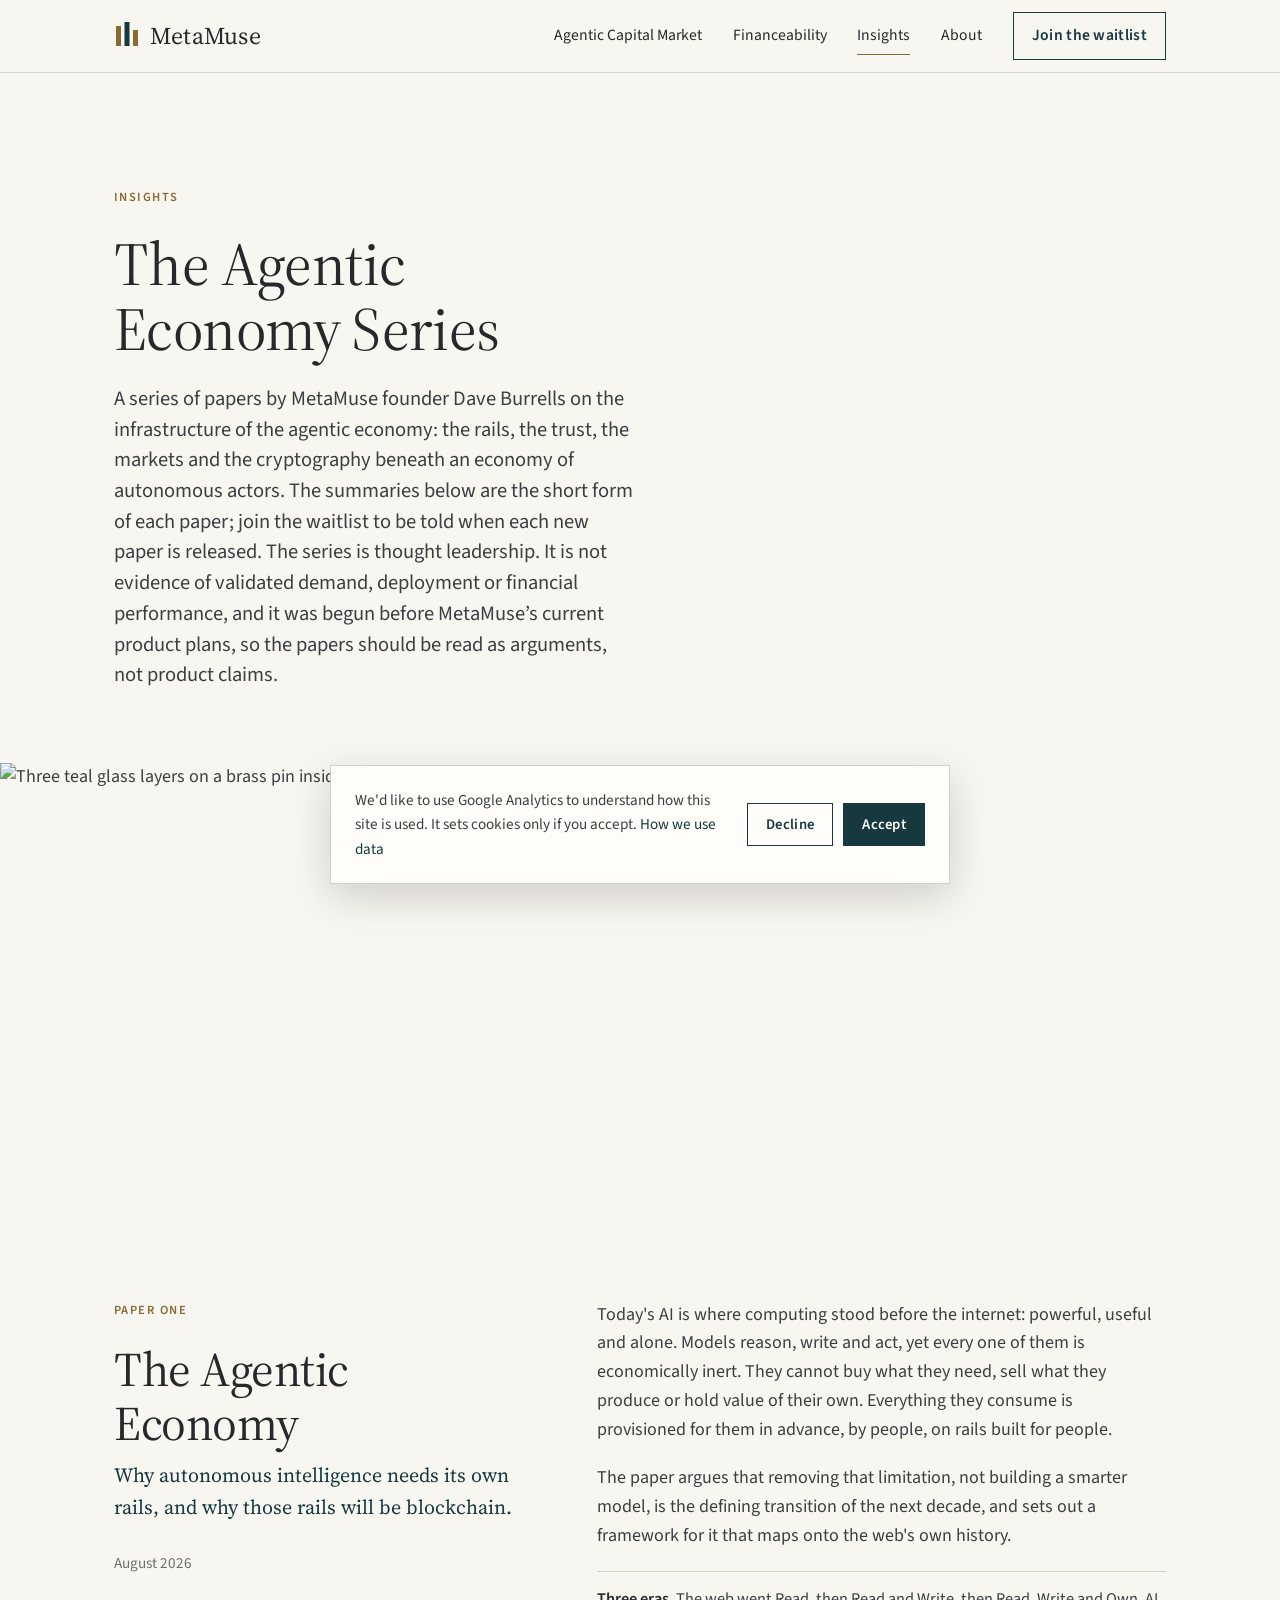
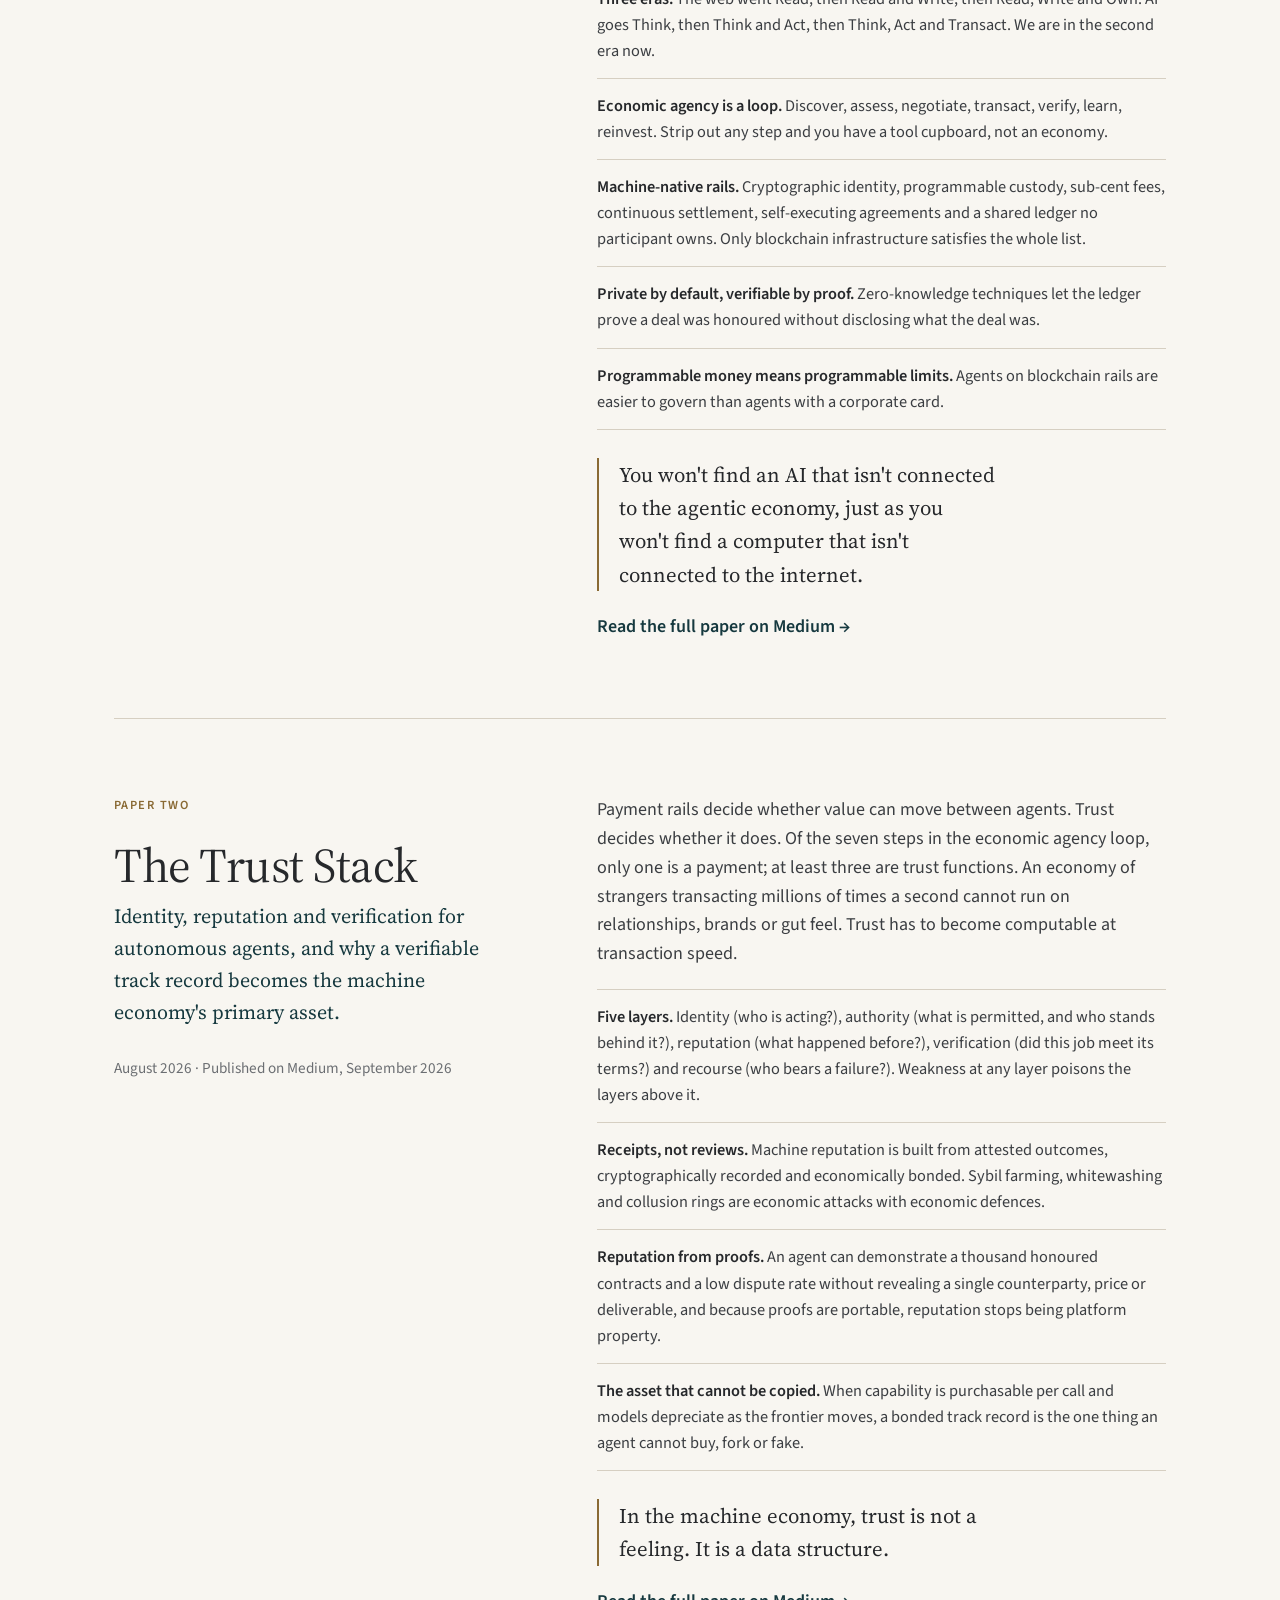
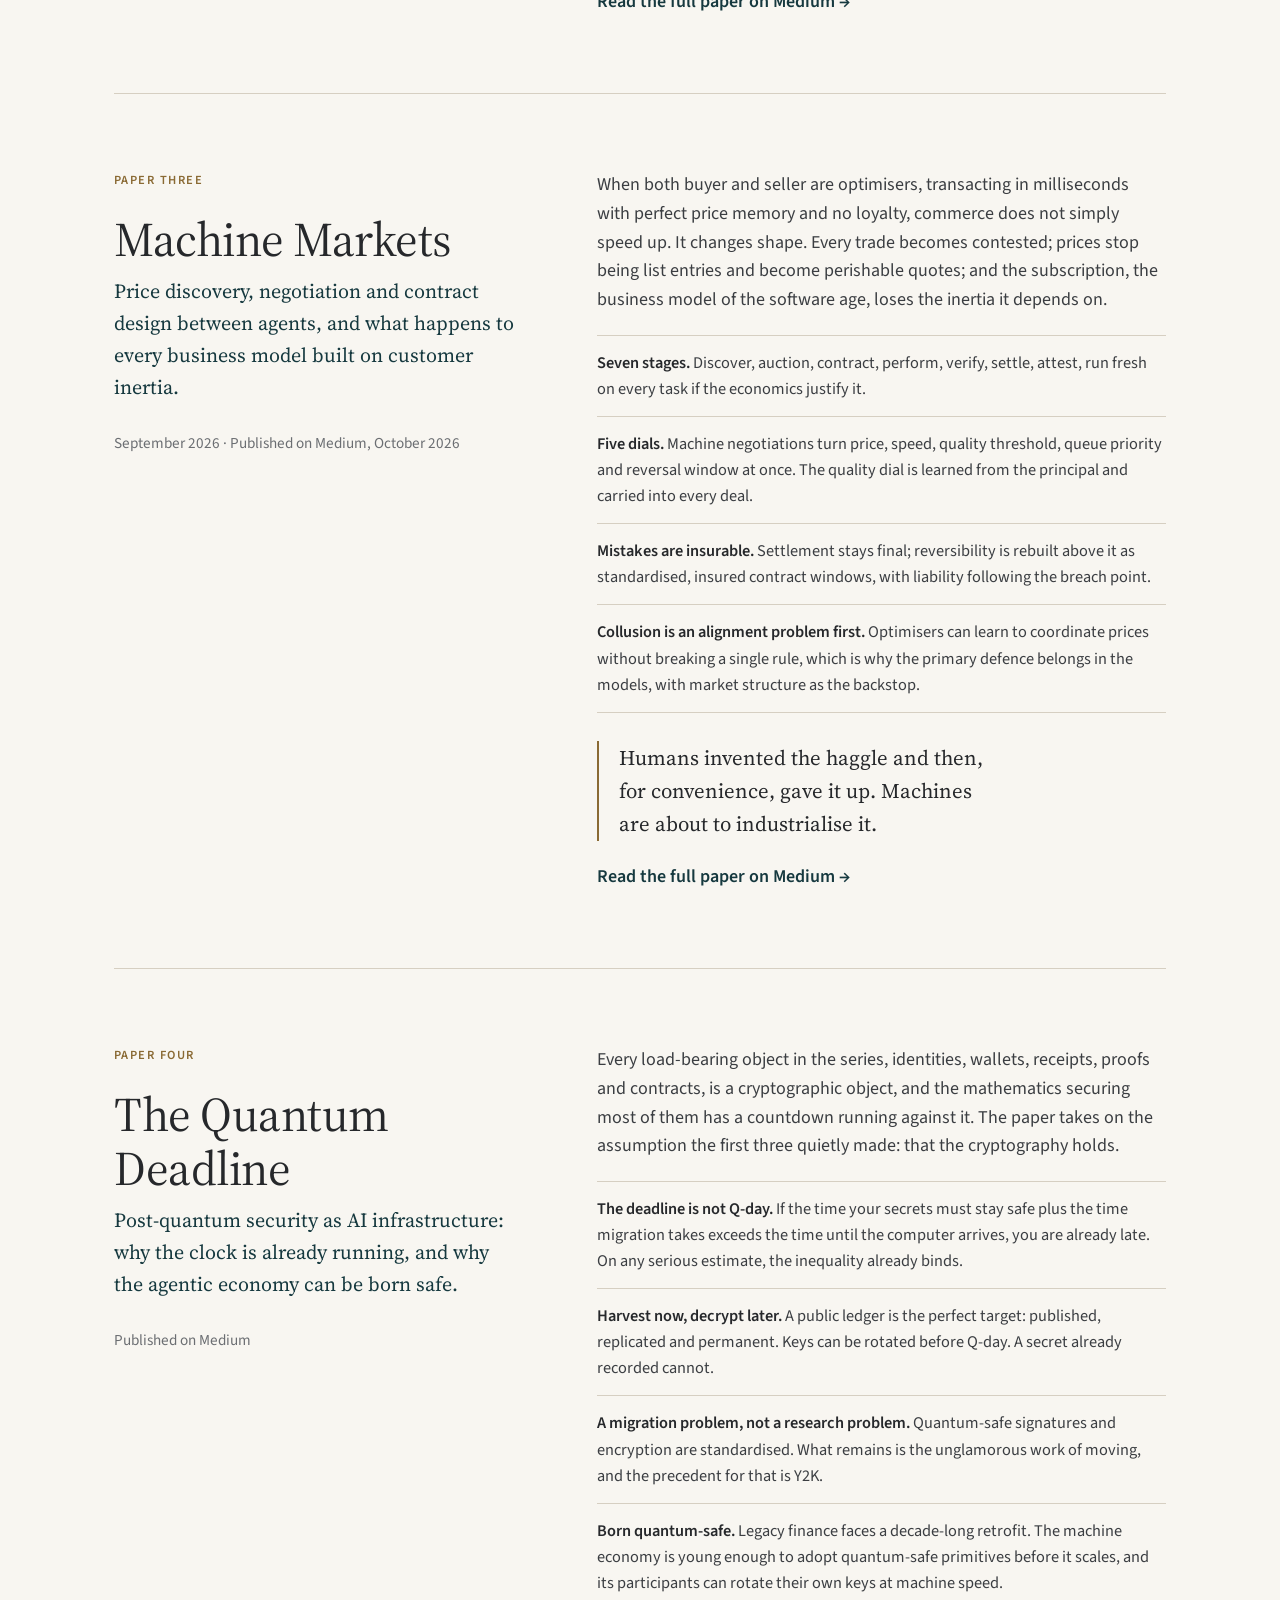
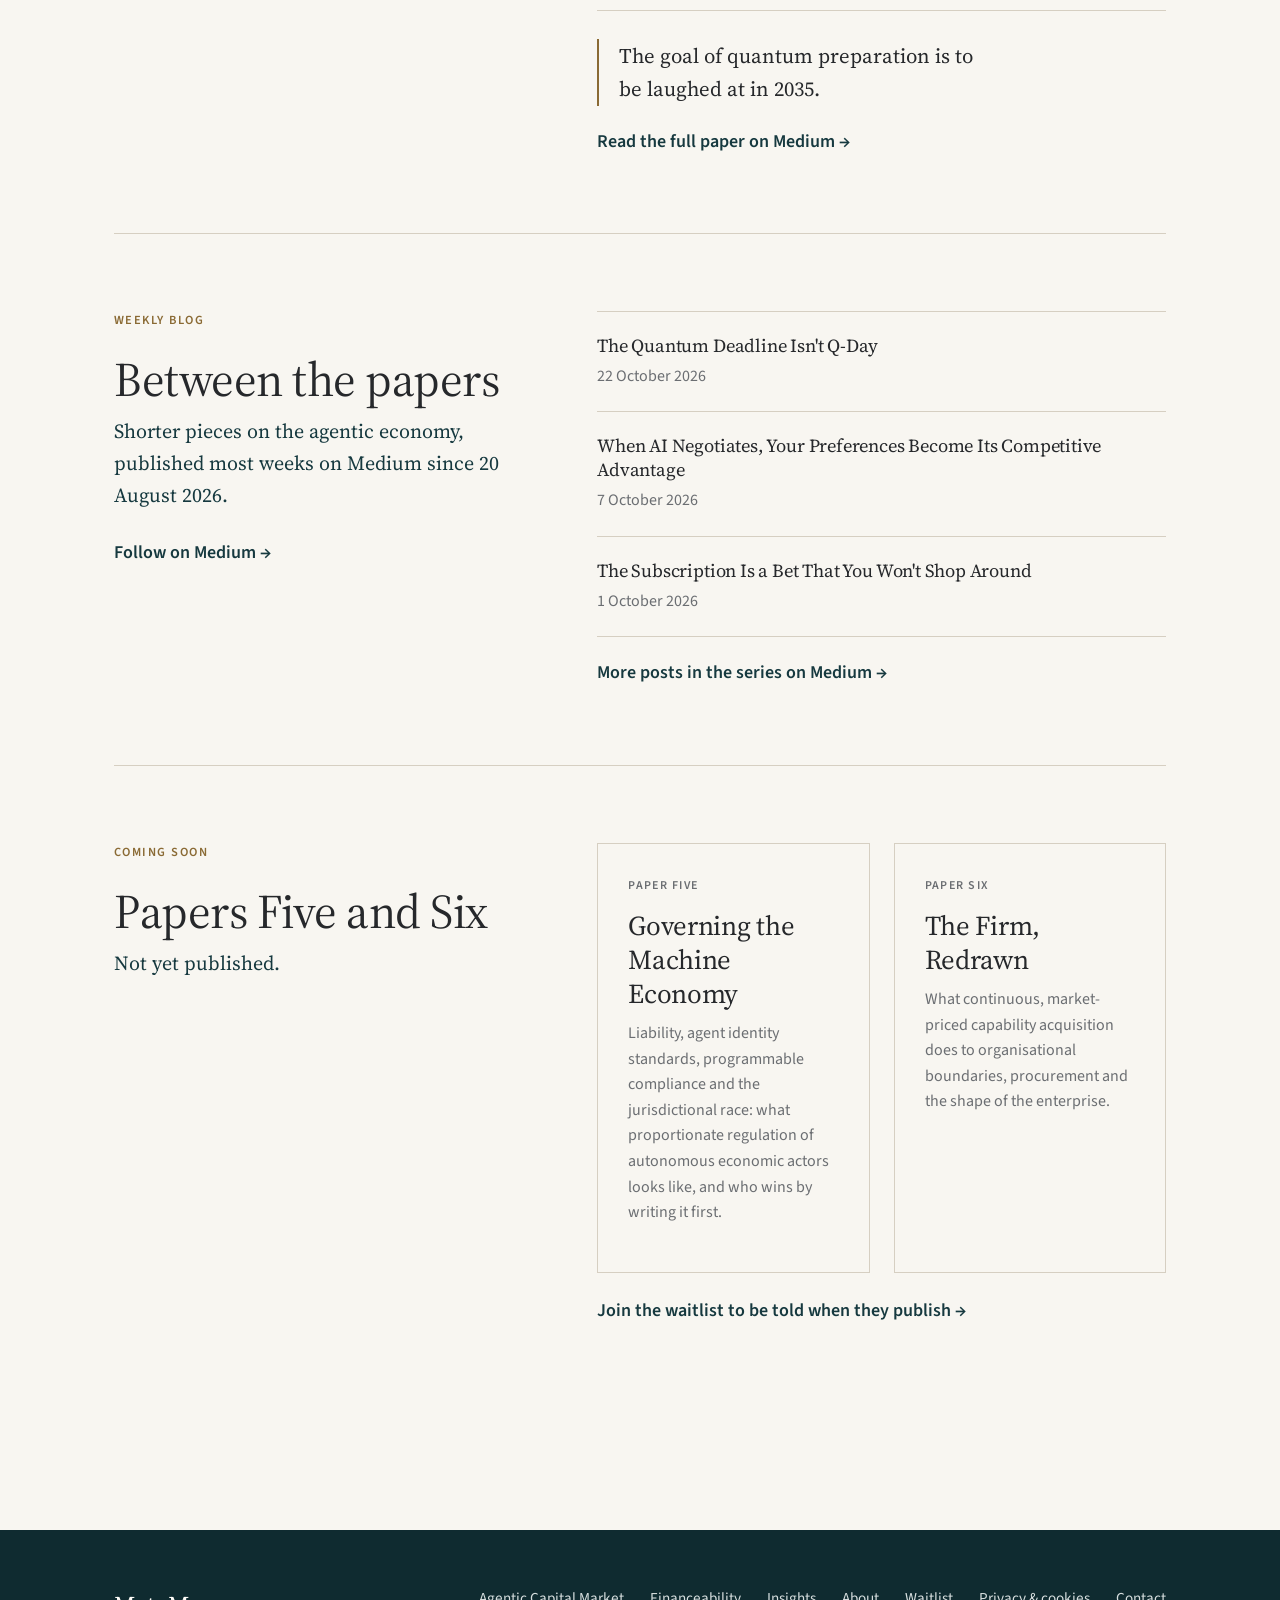
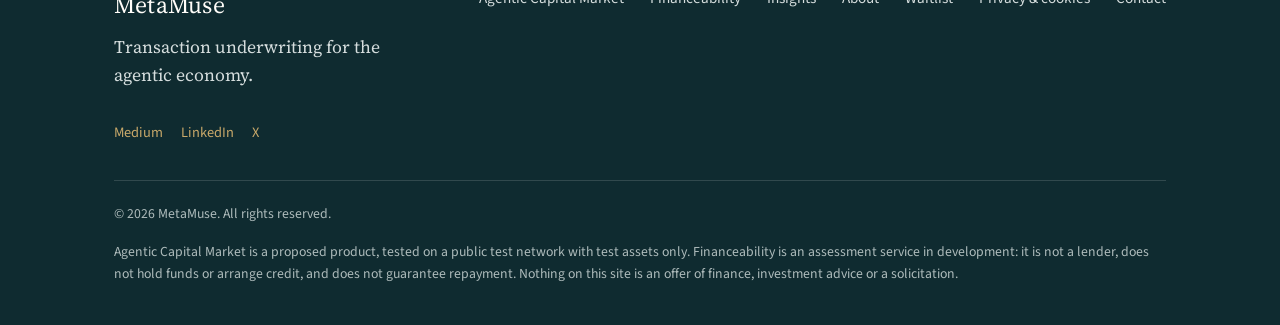
==== insights.html @ fd8f9e2d "Reposition homepage for two products; refresh ACM, About, Insights and nav - Homepage and About: Met" ====
<!doctype html>
<html lang="en-GB">
<head>
  <meta charset="utf-8">
  <meta name="viewport" content="width=device-width, initial-scale=1">
  <title>Insights — The Agentic Economy Series | MetaMuse</title>
  <meta name="description" content="The Agentic Economy Series: papers on the rails, trust, markets and cryptographic foundations of an economy in which autonomous agents transact.">
  <link rel="canonical" href="https://www.metamuse.co.uk/insights.html">
  <link rel="icon" href="favicon.svg" type="image/svg+xml">
  <link rel="preconnect" href="https://fonts.googleapis.com">
  <link rel="preconnect" href="https://fonts.gstatic.com" crossorigin>
  <link href="https://fonts.googleapis.com/css2?family=Source+Sans+3:wght@400;600&family=Source+Serif+4:opsz,wght@8..60,400;8..60,500&display=swap" rel="stylesheet">
  <link rel="stylesheet" href="style.css">
  <style>
    .paper-entry { padding: clamp(48px, 6vw, 88px) 0; border-top: 1px solid var(--line); }
    .paper-entry:first-of-type { border-top: 0; }
    .paper-entry .meta { color: var(--muted); font-size: 0.95rem; margin-bottom: 18px; }
    .paper-entry h2 { margin-bottom: 8px; }
    .paper-entry .subtitle { font-family: var(--serif); font-size: 1.25rem; color: var(--teal); margin-bottom: 28px; max-width: 46ch; }
    .paper-entry .points { list-style: none; padding: 0; margin: 0; }
    .paper-entry .points li { padding: 14px 0; border-top: 1px solid var(--line); font-size: 1.02rem; }
    .paper-entry .points li:last-child { border-bottom: 1px solid var(--line); }
    .paper-entry .points strong { color: var(--ink); font-weight: 600; }
    .paper-entry .quote { font-family: var(--serif); font-size: 1.3rem; color: var(--ink); border-left: 2px solid var(--gold); padding-left: 20px; margin: 28px 0 0; max-width: 40ch; }
  </style>
</head>
<body>
<a class="skip" href="#main">Skip to content</a>

<header class="site-header">
  <div class="wrap">
    <a class="brand" href="index.html" aria-label="MetaMuse home">
      <svg class="mark" viewBox="0 0 26 26" aria-hidden="true"><rect x="2" y="4" width="5" height="20" fill="#8a6a34"/><rect x="10.5" y="0" width="5" height="24" fill="#16393f"/><rect x="19" y="8" width="5" height="16" fill="#8a6a34"/></svg>
      MetaMuse
    </a>
    <button class="nav-toggle" aria-expanded="false" aria-controls="nav">Menu</button>
    <nav class="nav" id="nav" aria-label="Primary">
      <a href="agentic-capital-market.html">Agentic Capital Market</a>
      <a href="https://financeability.uk" rel="noopener" data-track="financeability_outbound" data-track-location="header">Financeability<span class="visually-hidden"> (opens financeability.uk)</span></a>
      <a href="insights.html" aria-current="page">Insights</a>
      <a href="about.html">About</a>
      <a class="btn ghost" href="waitlist.html">Join the waitlist</a>
    </nav>
  </div>
</header>

<main id="main">

  <section class="page-hero with-photo">
    <div class="wrap">
      <p class="eyebrow">Insights</p>
      <h1>The Agentic Economy Series</h1>
      <p class="lede">A series of papers by MetaMuse founder Dave Burrells on the infrastructure of the agentic economy: the rails, the trust, the markets and the cryptography beneath an economy of autonomous actors. The summaries below are the short form of each paper; join the waitlist to be told when each new paper is released. The series is thought leadership. It is not evidence of validated demand, deployment or financial performance, and it was begun before MetaMuse&rsquo;s current product plans, so the papers should be read as arguments, not product claims.</p>
    </div>
    <img src="layers.jpg" alt="Three teal glass layers on a brass pin inside a stone frame">
  </section>

  <section class="section" style="padding-top: 0">
    <div class="wrap">

      <article class="paper-entry" id="paper-one">
        <div class="split">
          <div>
            <p class="eyebrow">Paper One</p>
            <h2>The Agentic Economy</h2>
            <p class="subtitle">Why autonomous intelligence needs its own rails, and why those rails will be blockchain.</p>
            <p class="meta">August 2026</p>
          </div>
          <div>
            <p>Today's AI is where computing stood before the internet: powerful, useful and alone. Models reason, write and act, yet every one of them is economically inert. They cannot buy what they need, sell what they produce or hold value of their own. Everything they consume is provisioned for them in advance, by people, on rails built for people.</p>
            <p>The paper argues that removing that limitation, not building a smarter model, is the defining transition of the next decade, and sets out a framework for it that maps onto the web's own history.</p>
            <ul class="points">
              <li><strong>Three eras.</strong> The web went Read, then Read and Write, then Read, Write and Own. AI goes Think, then Think and Act, then Think, Act and Transact. We are in the second era now.</li>
              <li><strong>Economic agency is a loop.</strong> Discover, assess, negotiate, transact, verify, learn, reinvest. Strip out any step and you have a tool cupboard, not an economy.</li>
              <li><strong>Machine-native rails.</strong> Cryptographic identity, programmable custody, sub-cent fees, continuous settlement, self-executing agreements and a shared ledger no participant owns. Only blockchain infrastructure satisfies the whole list.</li>
              <li><strong>Private by default, verifiable by proof.</strong> Zero-knowledge techniques let the ledger prove a deal was honoured without disclosing what the deal was.</li>
              <li><strong>Programmable money means programmable limits.</strong> Agents on blockchain rails are easier to govern than agents with a corporate card.</li>
            </ul>
            <p class="quote">You won't find an AI that isn't connected to the agentic economy, just as you won't find a computer that isn't connected to the internet.</p>
            <p style="margin-top: 22px"><a class="link-arrow" href="https://medium.com/@dburrells/the-agentic-economy-series-paper-one-7b1a65b8231a" rel="noopener" target="_blank">Read the full paper on Medium</a></p>
          </div>
        </div>
      </article>

      <article class="paper-entry" id="paper-two">
        <div class="split">
          <div>
            <p class="eyebrow">Paper Two</p>
            <h2>The Trust Stack</h2>
            <p class="subtitle">Identity, reputation and verification for autonomous agents, and why a verifiable track record becomes the machine economy's primary asset.</p>
            <p class="meta">August 2026 &middot; Published on Medium, September 2026</p>
          </div>
          <div>
            <p>Payment rails decide whether value can move between agents. Trust decides whether it does. Of the seven steps in the economic agency loop, only one is a payment; at least three are trust functions. An economy of strangers transacting millions of times a second cannot run on relationships, brands or gut feel. Trust has to become computable at transaction speed.</p>
            <ul class="points">
              <li><strong>Five layers.</strong> Identity (who is acting?), authority (what is permitted, and who stands behind it?), reputation (what happened before?), verification (did this job meet its terms?) and recourse (who bears a failure?). Weakness at any layer poisons the layers above it.</li>
              <li><strong>Receipts, not reviews.</strong> Machine reputation is built from attested outcomes, cryptographically recorded and economically bonded. Sybil farming, whitewashing and collusion rings are economic attacks with economic defences.</li>
              <li><strong>Reputation from proofs.</strong> An agent can demonstrate a thousand honoured contracts and a low dispute rate without revealing a single counterparty, price or deliverable, and because proofs are portable, reputation stops being platform property.</li>
              <li><strong>The asset that cannot be copied.</strong> When capability is purchasable per call and models depreciate as the frontier moves, a bonded track record is the one thing an agent cannot buy, fork or fake.</li>
            </ul>
            <p class="quote">In the machine economy, trust is not a feeling. It is a data structure.</p>
            <p style="margin-top: 22px"><a class="link-arrow" href="https://dburrells.medium.com/the-agentic-economy-series-paper-two-6539ee7f7981" rel="noopener" target="_blank">Read the full paper on Medium</a></p>
          </div>
        </div>
      </article>

      <article class="paper-entry" id="paper-three">
        <div class="split">
          <div>
            <p class="eyebrow">Paper Three</p>
            <h2>Machine Markets</h2>
            <p class="subtitle">Price discovery, negotiation and contract design between agents, and what happens to every business model built on customer inertia.</p>
            <p class="meta">September 2026 &middot; Published on Medium, October 2026</p>
          </div>
          <div>
            <p>When both buyer and seller are optimisers, transacting in milliseconds with perfect price memory and no loyalty, commerce does not simply speed up. It changes shape. Every trade becomes contested; prices stop being list entries and become perishable quotes; and the subscription, the business model of the software age, loses the inertia it depends on.</p>
            <ul class="points">
              <li><strong>Seven stages.</strong> Discover, auction, contract, perform, verify, settle, attest, run fresh on every task if the economics justify it.</li>
              <li><strong>Five dials.</strong> Machine negotiations turn price, speed, quality threshold, queue priority and reversal window at once. The quality dial is learned from the principal and carried into every deal.</li>
              <li><strong>Mistakes are insurable.</strong> Settlement stays final; reversibility is rebuilt above it as standardised, insured contract windows, with liability following the breach point.</li>
              <li><strong>Collusion is an alignment problem first.</strong> Optimisers can learn to coordinate prices without breaking a single rule, which is why the primary defence belongs in the models, with market structure as the backstop.</li>
            </ul>
            <p class="quote">Humans invented the haggle and then, for convenience, gave it up. Machines are about to industrialise it.</p>
            <p style="margin-top: 22px"><a class="link-arrow" href="https://dburrells.medium.com/the-agentic-economy-series-paper-three-6ba6d0579704" rel="noopener" target="_blank">Read the full paper on Medium</a></p>
          </div>
        </div>
      </article>

      <article class="paper-entry" id="paper-four">
        <div class="split">
          <div>
            <p class="eyebrow">Paper Four</p>
            <h2>The Quantum Deadline</h2>
            <p class="subtitle">Post-quantum security as AI infrastructure: why the clock is already running, and why the agentic economy can be born safe.</p>
            <p class="meta">Published on Medium</p>
          </div>
          <div>
            <p>Every load-bearing object in the series, identities, wallets, receipts, proofs and contracts, is a cryptographic object, and the mathematics securing most of them has a countdown running against it. The paper takes on the assumption the first three quietly made: that the cryptography holds.</p>
            <ul class="points">
              <li><strong>The deadline is not Q-day.</strong> If the time your secrets must stay safe plus the time migration takes exceeds the time until the computer arrives, you are already late. On any serious estimate, the inequality already binds.</li>
              <li><strong>Harvest now, decrypt later.</strong> A public ledger is the perfect target: published, replicated and permanent. Keys can be rotated before Q-day. A secret already recorded cannot.</li>
              <li><strong>A migration problem, not a research problem.</strong> Quantum-safe signatures and encryption are standardised. What remains is the unglamorous work of moving, and the precedent for that is Y2K.</li>
              <li><strong>Born quantum-safe.</strong> Legacy finance faces a decade-long retrofit. The machine economy is young enough to adopt quantum-safe primitives before it scales, and its participants can rotate their own keys at machine speed.</li>
            </ul>
            <p class="quote">The goal of quantum preparation is to be laughed at in 2035.</p>
            <p style="margin-top: 22px"><a class="link-arrow" href="https://medium.com/@dburrells/the-agentic-economy-series-paper-four-e29c5082f46f" rel="noopener" target="_blank">Read the full paper on Medium</a></p>
          </div>
        </div>
      </article>

      <article class="paper-entry" id="blog">
        <div class="split">
          <div>
            <p class="eyebrow">Weekly blog</p>
            <h2>Between the papers</h2>
            <p class="subtitle">Shorter pieces on the agentic economy, published most weeks on Medium since 20 August 2026.</p>
            <p><a class="link-arrow" href="https://medium.com/@dburrells" rel="noopener" target="_blank">Follow on Medium</a></p>
          </div>
          <div>
            <ul class="line-list plain blog-list">
              <li><div><h4><a href="https://dburrells.medium.com/the-quantum-deadline-isnt-q-day-a0388b5d1659" rel="noopener" target="_blank">The Quantum Deadline Isn't Q-Day</a></h4><p>22 October 2026</p></div></li>
              <li><div><h4><a href="https://dburrells.medium.com/when-ai-negotiates-your-preferences-become-its-competitive-advantage-7f3ad299a9af" rel="noopener" target="_blank">When AI Negotiates, Your Preferences Become Its Competitive Advantage</a></h4><p>7 October 2026</p></div></li>
              <li><div><h4><a href="https://dburrells.medium.com/the-subscription-is-a-bet-that-you-wont-shop-around-d3fd603c5527" rel="noopener" target="_blank">The Subscription Is a Bet That You Won't Shop Around</a></h4><p>1 October 2026</p></div></li>
            </ul>
            <p style="margin-top: 22px"><a class="link-arrow" href="https://medium.com/@dburrells" rel="noopener" target="_blank">More posts in the series on Medium</a></p>
          </div>
        </div>
      </article>

      <article class="paper-entry">
        <div class="split">
          <div>
            <p class="eyebrow">Coming soon</p>
            <h2>Papers Five and Six</h2>
            <p class="subtitle">Not yet published.</p>
          </div>
          <div>
            <div class="papers">
              <div class="paper soon">
                <div class="k">Paper Five</div>
                <h3>Governing the Machine Economy</h3>
                <p>Liability, agent identity standards, programmable compliance and the jurisdictional race: what proportionate regulation of autonomous economic actors looks like, and who wins by writing it first.</p>
              </div>
              <div class="paper soon">
                <div class="k">Paper Six</div>
                <h3>The Firm, Redrawn</h3>
                <p>What continuous, market-priced capability acquisition does to organisational boundaries, procurement and the shape of the enterprise.</p>
              </div>
            </div>
            <p style="margin-top: 24px"><a class="link-arrow" href="waitlist.html">Join the waitlist to be told when they publish</a></p>
          </div>
        </div>
      </article>

    </div>
  </section>

</main>

<footer class="site-footer">
  <div class="wrap">
    <div class="top">
      <div>
        <a class="brand" href="index.html">MetaMuse</a>
        <p class="tag">Transaction underwriting for the agentic economy.</p>
      </div>
      <nav aria-label="Footer">
        <a href="agentic-capital-market.html">Agentic Capital Market</a>
        <a href="https://financeability.uk" rel="noopener" data-track="financeability_outbound" data-track-location="footer">Financeability<span class="visually-hidden"> (opens financeability.uk)</span></a>
        <a href="insights.html">Insights</a>
        <a href="about.html">About</a>
        <a href="waitlist.html">Waitlist</a>
        <a href="privacy.html">Privacy &amp; cookies</a>
        <a href="mailto:me@davidburrells.co.uk">Contact</a>
      </nav>
      <nav class="social" aria-label="Social">
        <a href="https://medium.com/@dburrells" rel="me noopener" target="_blank">Medium</a>
        <a href="https://www.linkedin.com/in/daveburrells/" rel="me noopener" target="_blank">LinkedIn</a>
        <a href="https://x.com/dburrells" rel="me noopener" target="_blank">X</a>
      </nav>
    </div>
    <div class="bottom">
      <span>&copy; <span data-year>2026</span> MetaMuse. All rights reserved.</span>
      <span>Agentic Capital Market is a proposed product, tested on a public test network with test assets only. Financeability is an assessment service in development: it is not a lender, does not hold funds or arrange credit, and does not guarantee repayment. Nothing on this site is an offer of finance, investment advice or a solicitation.</span>
    </div>
  </div>
</footer>

<div class="cookie" role="dialog" aria-label="Cookie choice" aria-live="polite">
  <p>We'd like to use Google Analytics to understand how this site is used. It sets cookies only if you accept. <a href="privacy.html">How we use data</a></p>
  <div class="actions">
    <button class="btn ghost" type="button" data-consent="decline">Decline</button>
    <button class="btn" type="button" data-consent="accept">Accept</button>
  </div>
</div>

<script src="main.js"></script>
</body>
</html>
---- style.css ----
/* MetaMuse — site styles
   Palette and type follow the Agentic Capital Market deck:
   warm stone ground, deep teal, muted gold, editorial serif. */

:root {
  --cream: #f8f6f1;
  --stone: #ece7dd;
  --stone-deep: #ddd6c8;
  --line: #d6cfc2;
  --ink: #26282b;
  --body: #3b3e42;
  --muted: #6b6e72;
  --teal: #16393f;
  --teal-deep: #0f2b30;
  --teal-soft: #1f4a51;
  --gold: #8a6a34;
  --gold-light: #c9a96a;
  --sage: #7f9389;
  --white: #fffdf9;

  --serif: "Source Serif 4", "Iowan Old Style", "Palatino Linotype", Georgia, serif;
  --sans: "Source Sans 3", "Segoe UI", "Helvetica Neue", Arial, sans-serif;

  --max: 1180px;
  --gutter: clamp(20px, 5vw, 72px);
  --section: clamp(72px, 10vw, 140px);
}

*, *::before, *::after { box-sizing: border-box; }

html { scroll-behavior: smooth; -webkit-text-size-adjust: 100%; }
@media (prefers-reduced-motion: reduce) {
  html { scroll-behavior: auto; }
  *, *::before, *::after { transition: none !important; animation: none !important; }
}

body {
  margin: 0;
  background: var(--cream);
  color: var(--body);
  font-family: var(--sans);
  font-size: 18px;
  line-height: 1.6;
  font-weight: 400;
}

h1, h2, h3, h4 {
  font-family: var(--serif);
  color: var(--ink);
  font-weight: 400;
  margin: 0;
  letter-spacing: -0.01em;
}

h1 { font-size: clamp(2.5rem, 4.4vw, 3.8rem); line-height: 1.08; }
h2 { font-size: clamp(2rem, 4vw, 3rem); line-height: 1.12; }
h3 { font-size: clamp(1.35rem, 2.2vw, 1.7rem); line-height: 1.25; }
h4 { font-size: 1.15rem; line-height: 1.3; }

p { margin: 0 0 1.1em; }
p:last-child { margin-bottom: 0; }

a { color: var(--teal); text-decoration: none; }
a:hover { text-decoration: underline; text-underline-offset: 0.18em; }
a:focus-visible, button:focus-visible, input:focus-visible, select:focus-visible, textarea:focus-visible {
  outline: 2px solid var(--gold);
  outline-offset: 3px;
}

.wrap { max-width: var(--max); margin: 0 auto; padding: 0 var(--gutter); }

.eyebrow {
  font-family: var(--sans);
  font-size: 0.78rem;
  font-weight: 600;
  letter-spacing: 0.12em;
  text-transform: uppercase;
  color: var(--gold);
  margin: 0 0 1.4rem;
}

.lede {
  font-size: clamp(1.15rem, 1.6vw, 1.4rem);
  line-height: 1.5;
  color: var(--body);
  max-width: 44ch;
}

.measure { max-width: 64ch; }
.serif { font-family: var(--serif); }
.muted { color: var(--muted); }
.small { font-size: 0.92rem; }

/* ---------- Header ---------- */

.site-header {
  position: sticky;
  top: 0;
  z-index: 50;
  background: rgba(248, 246, 241, 0.92);
  backdrop-filter: blur(8px);
  border-bottom: 1px solid var(--line);
}
.site-header .wrap {
  display: flex;
  align-items: center;
  justify-content: space-between;
  min-height: 72px;
  gap: 24px;
}
.brand {
  display: inline-flex;
  align-items: baseline;
  gap: 10px;
  font-family: var(--serif);
  font-size: 1.5rem;
  color: var(--ink);
  letter-spacing: 0.01em;
}
.brand:hover { text-decoration: none; }
.brand .mark {
  display: inline-block;
  width: 26px;
  height: 26px;
  transform: translateY(4px);
}
.nav { display: flex; align-items: center; gap: clamp(16px, 2.4vw, 34px); }
.nav a {
  font-size: 0.98rem;
  color: var(--ink);
  padding: 6px 0;
  border-bottom: 1px solid transparent;
}
.nav a:hover { text-decoration: none; border-bottom-color: var(--gold); }
.nav a[aria-current="page"] { border-bottom-color: var(--gold); }
.nav .btn { padding: 10px 18px; border: 1px solid var(--teal); }

.nav-toggle {
  display: none;
  background: none;
  border: 1px solid var(--line);
  padding: 8px 12px;
  font: inherit;
  color: var(--ink);
  cursor: pointer;
}

@media (max-width: 840px) {
  .nav-toggle { display: inline-block; }
  .nav {
    display: none;
    position: absolute;
    left: 0; right: 0; top: 100%;
    flex-direction: column;
    align-items: stretch;
    gap: 0;
    background: var(--cream);
    border-bottom: 1px solid var(--line);
    padding: 8px var(--gutter) 20px;
  }
  .nav.open { display: flex; }
  .nav a { padding: 14px 0; border-bottom: 1px solid var(--line); font-size: 1.05rem; }
  .nav a[aria-current="page"] { border-bottom-color: var(--line); color: var(--gold); }
  .nav .btn { margin-top: 14px; text-align: center; border: 1px solid var(--teal); }
}

/* ---------- Buttons ---------- */

.btn {
  display: inline-block;
  font-family: var(--sans);
  font-size: 0.98rem;
  font-weight: 600;
  letter-spacing: 0.02em;
  padding: 14px 26px;
  background: var(--teal);
  color: var(--white);
  border: 1px solid var(--teal);
  cursor: pointer;
  transition: background 0.15s ease, color 0.15s ease;
}
.btn:hover { background: var(--teal-deep); text-decoration: none; }
.btn.ghost { background: transparent; color: var(--teal); }
.btn.ghost:hover { background: var(--teal); color: var(--white); }
.btn.light { background: var(--cream); color: var(--teal); border-color: var(--cream); }
.btn.light:hover { background: var(--white); }
.btn.gold { background: var(--gold); border-color: var(--gold); color: var(--white); }
.btn.gold:hover { background: #74582a; }

.link-arrow { font-weight: 600; white-space: nowrap; }
.link-arrow::after { content: " \2192"; }

/* ---------- Hero ---------- */

.hero {
  display: grid;
  grid-template-columns: minmax(0, 46%) minmax(0, 54%);
  min-height: calc(100vh - 72px);
  min-height: calc(100svh - 72px);
}
.hero-copy {
  padding: clamp(56px, 8vw, 120px) var(--gutter) clamp(56px, 8vw, 100px);
  display: flex;
  flex-direction: column;
  justify-content: center;
  gap: 0;
}
.hero-copy .eyebrow { margin-bottom: clamp(40px, 7vh, 90px); }
.hero-copy h1 { margin-bottom: 28px; }
.hero-copy .rule {
  width: 84px;
  height: 2px;
  background: var(--gold);
  margin: 0 0 28px 4px;
}
.hero-copy .lede { margin-bottom: 36px; font-family: var(--serif); font-size: clamp(1.3rem, 1.9vw, 1.65rem); color: var(--ink); }
.hero-copy .sub { color: var(--muted); font-size: 1.1rem; margin-bottom: 40px; max-width: 36ch; }
.hero-actions { display: flex; gap: 14px; flex-wrap: wrap; }
.hero-art {
  position: relative;
  overflow: hidden;
  background: #c7b08c;
}
.hero-art svg { position: absolute; inset: 0; width: 100%; height: 100%; display: block; }

@media (max-width: 900px) {
  .hero { grid-template-columns: 1fr; min-height: 0; }
  .hero-art { min-height: 46vw; order: -1; }
  .hero-copy .eyebrow { margin-bottom: 28px; }
}

/* ---------- Sections ---------- */

.section { padding: var(--section) 0; }
.section + .section { border-top: 1px solid var(--line); }
.section.stone { background: var(--stone); border-top: 0; }
.section.teal { background: var(--teal); color: #d8e0e0; border-top: 0; }
.section.teal h2, .section.teal h3, .section.teal h4 { color: var(--white); }
.section.teal .eyebrow { color: var(--gold-light); }
.section.teal .lede { color: #d8e0e0; }
.section.teal .muted { color: #a9b6b6; }
.section.teal a { color: var(--white); }
.section.teal .line-list li { border-color: rgba(255,255,255,0.18); }

.section-head { margin-bottom: clamp(40px, 5vw, 72px); }
.section-head h2 { margin-bottom: 18px; }
.section-head .lede { max-width: 54ch; }

.split {
  display: grid;
  grid-template-columns: minmax(0, 5fr) minmax(0, 7fr);
  gap: clamp(32px, 6vw, 96px);
  align-items: start;
}
.split.even { grid-template-columns: 1fr 1fr; }
@media (max-width: 840px) { .split, .split.even { grid-template-columns: 1fr; } }

.statement {
  font-family: var(--serif);
  font-size: clamp(1.7rem, 3vw, 2.5rem);
  line-height: 1.2;
  color: var(--ink);
}

/* Line lists: heading + description rows separated by hairlines (deck style) */
.line-list { list-style: none; margin: 0; padding: 0; }
.line-list li {
  padding: 22px 0;
  border-bottom: 1px solid var(--line);
  display: grid;
  grid-template-columns: 34px 1fr;
  gap: 12px 18px;
}
.line-list li:first-child { border-top: 1px solid var(--line); }
.line-list .n { color: var(--gold); font-weight: 600; font-size: 0.8rem; padding-top: 6px; }
.line-list.plain li { grid-template-columns: 1fr; }
.line-list h4 { margin-bottom: 6px; }
.line-list p { color: var(--muted); font-size: 1rem; }

/* Era table */
.eras {
  display: grid;
  grid-template-columns: repeat(3, 1fr);
  gap: 0;
  border-top: 1px solid var(--line);
  border-bottom: 1px solid var(--line);
}
.era { padding: 36px 32px 36px 0; border-right: 1px solid var(--line); }
.era:last-child { border-right: 0; padding-right: 0; }
.era + .era { padding-left: 32px; }
.era .num { font-family: var(--serif); font-size: 3rem; color: var(--gold); line-height: 1; margin-bottom: 18px; }
.era h3 { margin-bottom: 10px; }
.era .verbs { font-family: var(--serif); font-size: 1.25rem; color: var(--teal); margin-bottom: 14px; }
.era p { font-size: 1rem; color: var(--muted); }
.era.now { position: relative; }
.era.now::before {
  content: "Where we are";
  position: absolute; top: -1px; left: 32px;
  font-size: 0.72rem; letter-spacing: 0.12em; text-transform: uppercase;
  color: var(--white); background: var(--gold); padding: 4px 10px;
  transform: translateY(-100%);
}
.era.next .num { color: var(--teal); }
@media (max-width: 840px) {
  .eras { grid-template-columns: 1fr; }
  .era, .era + .era { padding: 28px 0; border-right: 0; border-bottom: 1px solid var(--line); }
  .era:last-child { border-bottom: 0; }
  .era.now::before { left: 0; }
}

/* Timeline (order-to-cash) */
.timeline { list-style: none; margin: 0; padding: 0; display: grid; grid-template-columns: repeat(4, 1fr); gap: 24px; position: relative; }
.timeline::before { content: ""; position: absolute; left: 7px; right: 7px; top: 7px; height: 1px; background: var(--gold); }
.timeline li { position: relative; padding-top: 34px; }
.timeline li::before {
  content: ""; position: absolute; top: 0; left: 0;
  width: 15px; height: 15px; border-radius: 50%;
  background: var(--gold); border: 2px solid var(--cream);
}
.timeline li.funded::before { background: var(--teal); }
.timeline h3 { margin-bottom: 8px; }
.timeline p { color: var(--muted); font-size: 1rem; }
.timeline .interval {
  grid-column: 2 / 5;
  margin-top: 12px;
  border-top: 3px solid var(--teal);
  padding-top: 10px;
  text-align: center;
  font-size: 0.82rem; letter-spacing: 0.1em; text-transform: uppercase; color: var(--teal);
}
@media (max-width: 840px) {
  .timeline { grid-template-columns: 1fr; gap: 28px; padding-left: 32px; }
  .timeline::before { left: 7px; right: auto; top: 7px; bottom: 7px; width: 1px; height: auto; }
  .timeline li { padding-top: 0; }
  .timeline li::before { left: -32px; top: 6px; }
  .timeline .interval { grid-column: auto; text-align: left; }
}

/* Figures ($100 / $60 / $40) */
.figures { display: grid; grid-template-columns: repeat(3, 1fr); border-top: 1px solid var(--line); border-bottom: 1px solid var(--line); }
.figure { padding: 40px 32px 40px 0; border-right: 1px solid var(--line); }
.figure + .figure { padding-left: 32px; }
.figure:last-child { border-right: 0; }
.figure .amount { font-family: var(--serif); font-size: clamp(3rem, 6vw, 5rem); line-height: 1; color: var(--teal); margin-bottom: 12px; }
.figure .amount.gold { color: var(--gold); }
.figure .label { font-size: 0.78rem; letter-spacing: 0.12em; text-transform: uppercase; color: var(--gold); font-weight: 600; margin-bottom: 12px; }
.figure p { font-size: 1.05rem; }
@media (max-width: 840px) {
  .figures { grid-template-columns: 1fr; }
  .figure, .figure + .figure { padding: 28px 0; border-right: 0; border-bottom: 1px solid var(--line); }
  .figure:last-child { border-bottom: 0; }
}

/* Tables */
.table { width: 100%; border-collapse: collapse; font-size: 1.02rem; }
.table th {
  text-align: left; font-weight: 600; font-size: 0.78rem; letter-spacing: 0.12em; text-transform: uppercase;
  color: var(--gold); background: var(--stone); padding: 14px 18px;
}
.table td { padding: 18px; border-bottom: 1px solid var(--line); vertical-align: top; }
.table td:first-child { font-weight: 600; color: var(--ink); white-space: nowrap; }
.section.teal .table th { background: rgba(255,255,255,0.06); color: var(--gold-light); }
.section.teal .table td { border-color: rgba(255,255,255,0.14); }
.section.teal .table td:first-child { color: var(--white); }
.table-wrap { overflow-x: auto; -webkit-overflow-scrolling: touch; }
@media (max-width: 700px) {
  .table { font-size: 0.95rem; }
  .table th, .table td { padding: 12px 10px; }
  .table td:first-child { white-space: normal; }
}

/* Flow (commit → fund → verify → distribute) */
.flow { display: grid; grid-template-columns: repeat(4, 1fr); gap: 18px; }
.flow .step { border: 1px solid var(--line); padding: 26px 24px; position: relative; background: var(--cream); }
.flow .step .k { font-size: 0.75rem; color: var(--gold); font-weight: 600; letter-spacing: 0.1em; margin-bottom: 12px; }
.flow .step h3 { margin-bottom: 10px; }
.flow .step p { font-size: 0.98rem; color: var(--muted); }
.flow .step:not(:last-child)::after {
  content: "\2192"; position: absolute; right: -16px; top: 50%; transform: translateY(-50%);
  color: var(--gold); font-size: 1.2rem; background: var(--cream); padding: 0 2px;
}
.section.teal .flow .step { background: rgba(255,255,255,0.04); border-color: rgba(255,255,255,0.18); }
.section.teal .flow .step p { color: #b7c3c3; }
.section.teal .flow .step:not(:last-child)::after { background: var(--teal); color: var(--gold-light); }
@media (max-width: 900px) {
  .flow { grid-template-columns: 1fr 1fr; }
  .flow .step::after { display: none; }
}
@media (max-width: 520px) { .flow { grid-template-columns: 1fr; } }

/* Cards (papers) */
.papers { display: grid; grid-template-columns: repeat(2, 1fr); gap: 24px; }
.paper {
  display: block;
  border: 1px solid var(--line);
  padding: 32px 30px 28px;
  background: var(--white);
  color: inherit;
  position: relative;
}
.paper:hover { text-decoration: none; border-color: var(--gold); }
.paper .k { font-size: 0.75rem; letter-spacing: 0.12em; text-transform: uppercase; color: var(--gold); font-weight: 600; margin-bottom: 14px; }
.paper h3 { margin-bottom: 10px; }
.paper p { color: var(--muted); font-size: 1rem; margin-bottom: 18px; }
.paper .more { color: var(--teal); font-weight: 600; font-size: 0.95rem; }
.paper.soon { background: transparent; }
.paper.soon .k { color: var(--muted); }
@media (max-width: 760px) { .papers { grid-template-columns: 1fr; } }

/* Quote band */
.band { padding: clamp(64px, 9vw, 120px) 0; background: var(--teal); color: var(--white); }
.band .statement { color: var(--white); font-size: clamp(2rem, 4.4vw, 3.6rem); max-width: 18ch; margin-bottom: 36px; }
.band .rule { width: 100%; height: 1px; background: rgba(255,255,255,0.25); margin: 0 0 36px; }
.band p { color: #c9d3d3; font-family: var(--serif); font-size: clamp(1.2rem, 1.8vw, 1.5rem); max-width: 34ch; }

/* Waitlist */
.waitlist-form { display: grid; gap: 16px; max-width: 560px; }
.field { display: grid; gap: 6px; }
.field label { font-size: 0.9rem; font-weight: 600; color: var(--ink); }
.field input, .field select, .field textarea {
  font: inherit; font-size: 1rem; padding: 13px 14px;
  border: 1px solid var(--line); background: var(--white); color: var(--ink);
  width: 100%;
}
.field textarea { min-height: 110px; resize: vertical; }
.field.check { grid-template-columns: 20px 1fr; align-items: start; gap: 12px; }
.field.check input { width: 18px; height: 18px; margin-top: 4px; padding: 0; }
.field.check label { font-weight: 400; color: var(--body); font-size: 0.95rem; }
.form-note { font-size: 0.88rem; color: var(--muted); }
.form-status { font-size: 0.95rem; margin-top: 8px; min-height: 1.4em; }
.form-status.ok { color: var(--teal); font-weight: 600; }
.form-status.err { color: #8d3b2e; }
.hp { position: absolute; left: -9999px; width: 1px; height: 1px; overflow: hidden; }

/* Page hero (inner pages) */
.page-hero { padding: clamp(64px, 9vw, 120px) 0 clamp(40px, 6vw, 80px); border-bottom: 1px solid var(--line); }
.page-hero h1 { font-size: clamp(2.4rem, 5vw, 3.8rem); margin-bottom: 22px; max-width: 16ch; }
.page-hero .lede { max-width: 52ch; }

/* Prose */
.prose { max-width: 70ch; }
.prose h2 { font-size: clamp(1.6rem, 2.6vw, 2.1rem); margin: 2.4em 0 0.8em; }
.prose h3 { font-size: 1.3rem; margin: 1.8em 0 0.5em; }
.prose ul, .prose ol { padding-left: 1.3em; }
.prose li { margin-bottom: 0.5em; }
.prose .note { font-size: 0.95rem; color: var(--muted); border-left: 2px solid var(--gold); padding-left: 16px; }

/* Footer */
.site-footer { background: var(--teal-deep); color: #aebbbb; padding: 56px 0 40px; font-size: 0.95rem; }
.site-footer .top { display: flex; justify-content: space-between; gap: 32px; flex-wrap: wrap; align-items: flex-start; margin-bottom: 36px; }
.site-footer .brand { color: var(--white); }
.site-footer .tag { font-family: var(--serif); color: #d6dede; font-size: 1.1rem; margin-top: 8px; max-width: 30ch; }
.site-footer nav { display: flex; gap: 26px; flex-wrap: wrap; }
.site-footer a { color: #d6dede; }
.site-footer .bottom { border-top: 1px solid rgba(255,255,255,0.14); padding-top: 22px; display: flex; justify-content: space-between; gap: 16px; flex-wrap: wrap; font-size: 0.86rem; }

/* Cookie banner */
.cookie {
  position: fixed; left: 16px; right: 16px; bottom: 16px; z-index: 100;
  max-width: 620px; margin: 0 auto;
  background: var(--white); color: var(--body);
  border: 1px solid var(--line);
  box-shadow: 0 12px 40px rgba(20, 30, 32, 0.18);
  padding: 22px 24px;
  display: none;
  gap: 16px;
  align-items: center;
  flex-wrap: wrap;
}
.cookie.show { display: flex; }
.cookie p { flex: 1 1 320px; margin: 0; font-size: 0.95rem; }
.cookie .actions { display: flex; gap: 10px; }
.cookie .btn { padding: 10px 18px; font-size: 0.92rem; }

/* Skip link */
.skip { position: absolute; left: -9999px; top: 8px; background: var(--gold); color: var(--white); padding: 8px 12px; z-index: 200; }
.skip:focus { left: 8px; }

/* Definition pairs (what we are / are not) */
.pair { display: grid; grid-template-columns: 1fr 1fr; gap: clamp(28px, 5vw, 72px); }
.pair .col h3 { margin-bottom: 18px; padding-bottom: 12px; border-bottom: 2px solid var(--gold); display: inline-block; }
.pair ul { list-style: none; padding: 0; margin: 0; }
.pair li { padding: 12px 0; border-bottom: 1px solid var(--line); }
@media (max-width: 760px) { .pair { grid-template-columns: 1fr; } }

/* Principles grid */
.principles { display: grid; grid-template-columns: repeat(3, 1fr); gap: 0; border-top: 1px solid var(--line); }
.principle { padding: 32px 28px 32px 0; border-bottom: 1px solid var(--line); border-right: 1px solid var(--line); }
.principle:nth-child(3n) { border-right: 0; }
.principle:nth-child(3n+2), .principle:nth-child(3n) { padding-left: 28px; }
.principle h3 { font-size: 1.25rem; margin-bottom: 10px; }
.principle p { font-size: 1rem; color: var(--muted); }
@media (max-width: 840px) {
  .principles { grid-template-columns: 1fr; }
  .principle, .principle:nth-child(3n+2), .principle:nth-child(3n) { padding: 24px 0; border-right: 0; }
}

/* Footer social links */
.site-footer .top { align-items: flex-start; }
.site-footer .social { gap: 18px; font-size: 0.9rem; }
.site-footer .social a { color: var(--gold-light); }
.blog-list h4 a { color: var(--ink); }
.blog-list h4 a:hover { color: var(--teal); }

/* Photography */
.photo { display: block; width: 100%; height: auto; }
.photo-wide { margin: 0 0 clamp(40px, 5vw, 64px); }
.photo-wide img { display: block; width: 100%; height: clamp(260px, 42vw, 560px); object-fit: cover; }
.split .photo-col img { display: block; width: 100%; height: auto; }
.split .photo-col { align-self: stretch; }
.split .photo-col.cover img { height: 100%; min-height: 320px; object-fit: cover; }
.page-hero.with-photo { padding-bottom: 0; border-bottom: 0; }
.page-hero.with-photo .wrap { padding-bottom: clamp(40px, 6vw, 72px); }
.page-hero.with-photo img { display: block; width: 100%; height: clamp(240px, 36vw, 520px); object-fit: cover; }
.section.teal .photo-col img { border: 1px solid rgba(255,255,255,0.12); }

/* ---------- Products, status labels and accessibility helpers ---------- */
.visually-hidden {
  position: absolute; width: 1px; height: 1px; margin: -1px; padding: 0;
  overflow: hidden; clip: rect(0, 0, 0, 0); white-space: nowrap; border: 0;
}
.products { display: grid; grid-template-columns: repeat(2, 1fr); gap: 24px; }
.product { border: 1px solid var(--line); background: var(--white); padding: 32px 30px 28px; }
.product h3 { margin-bottom: 12px; }
.product p { margin-bottom: 14px; }
.status {
  display: inline-block; font-size: 0.75rem; letter-spacing: 0.12em; text-transform: uppercase;
  font-weight: 600; color: var(--gold); border: 1px solid var(--gold); padding: 4px 10px; margin-bottom: 18px;
}
.foundation-note { margin-top: 28px; max-width: 72ch; color: var(--muted); }
.example-note { margin: 0 0 16px; font-size: 0.95rem; }
.notice {
  border-left: 3px solid var(--gold); background: var(--stone); padding: 16px 20px; margin: 24px 0; max-width: 72ch;
}
.notice p { margin: 0; font-size: 1rem; }
@media (max-width: 760px) {
  .products { grid-template-columns: 1fr; }
}
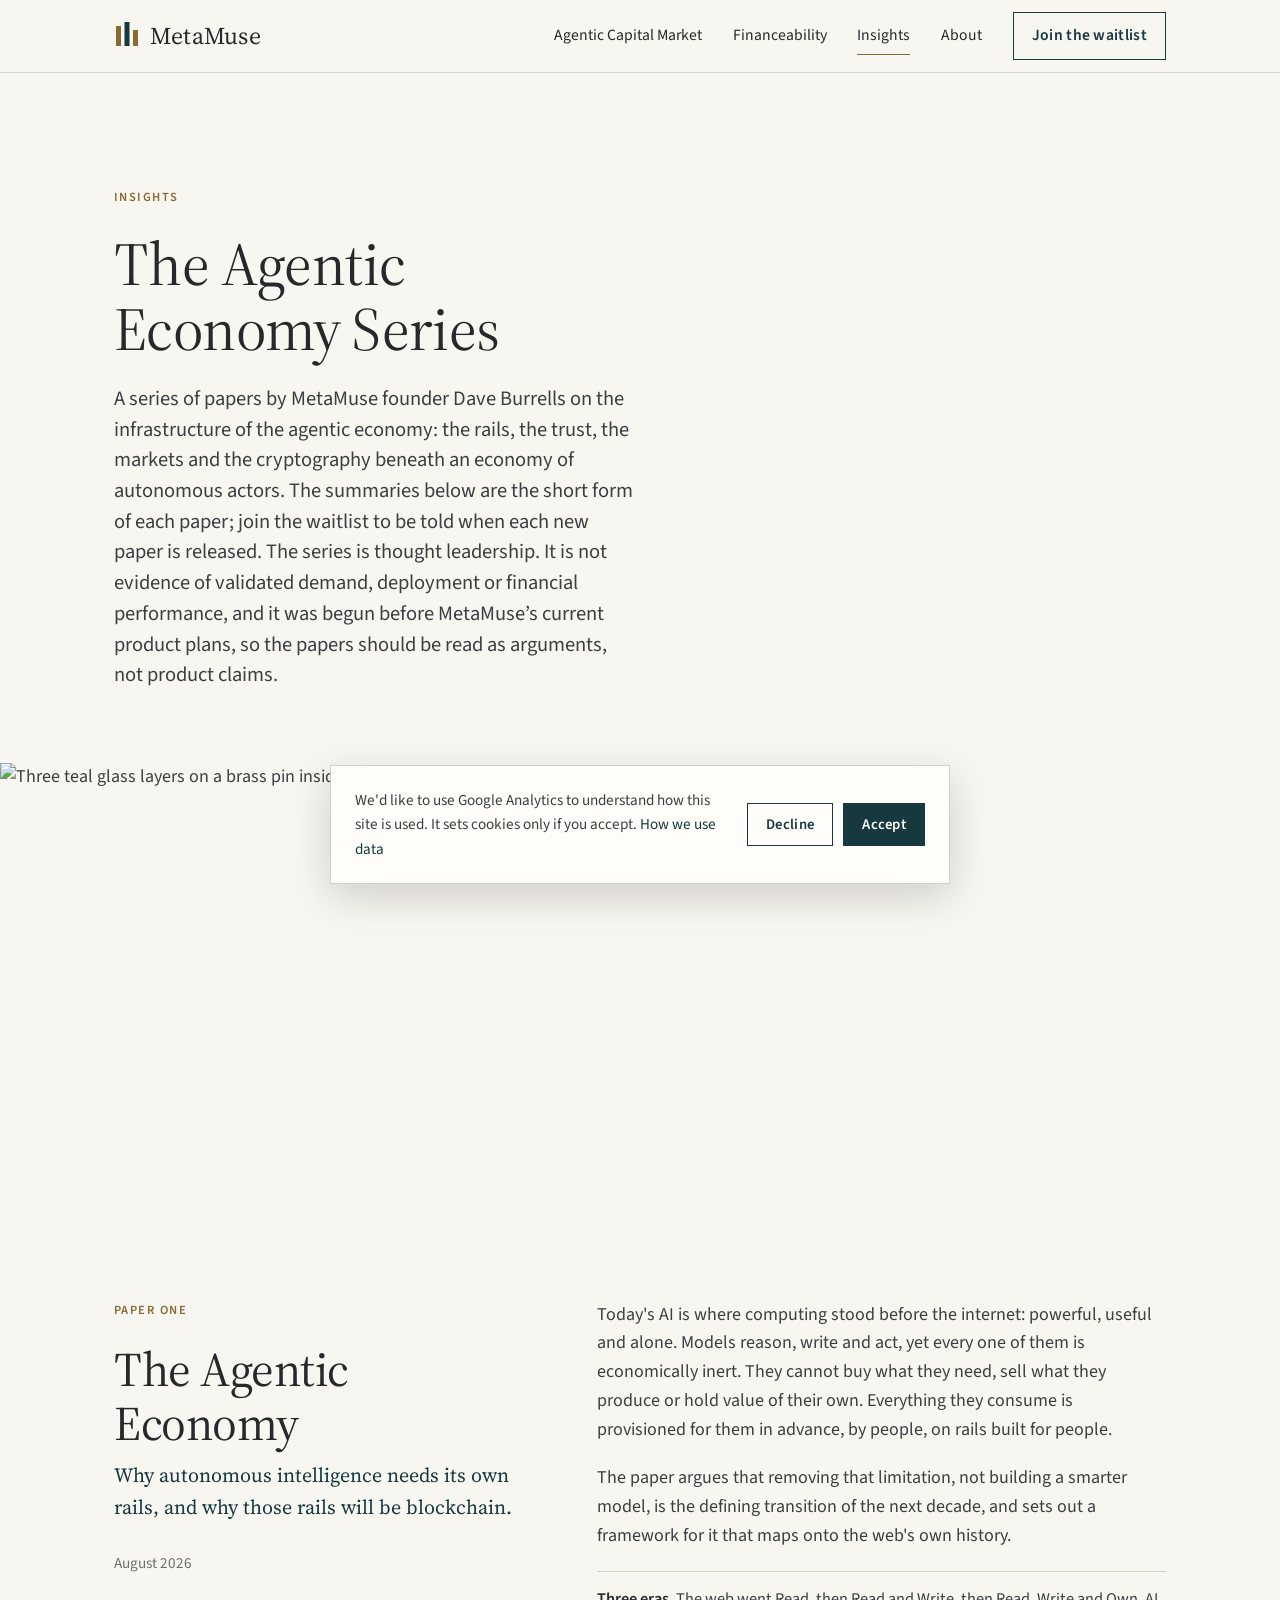
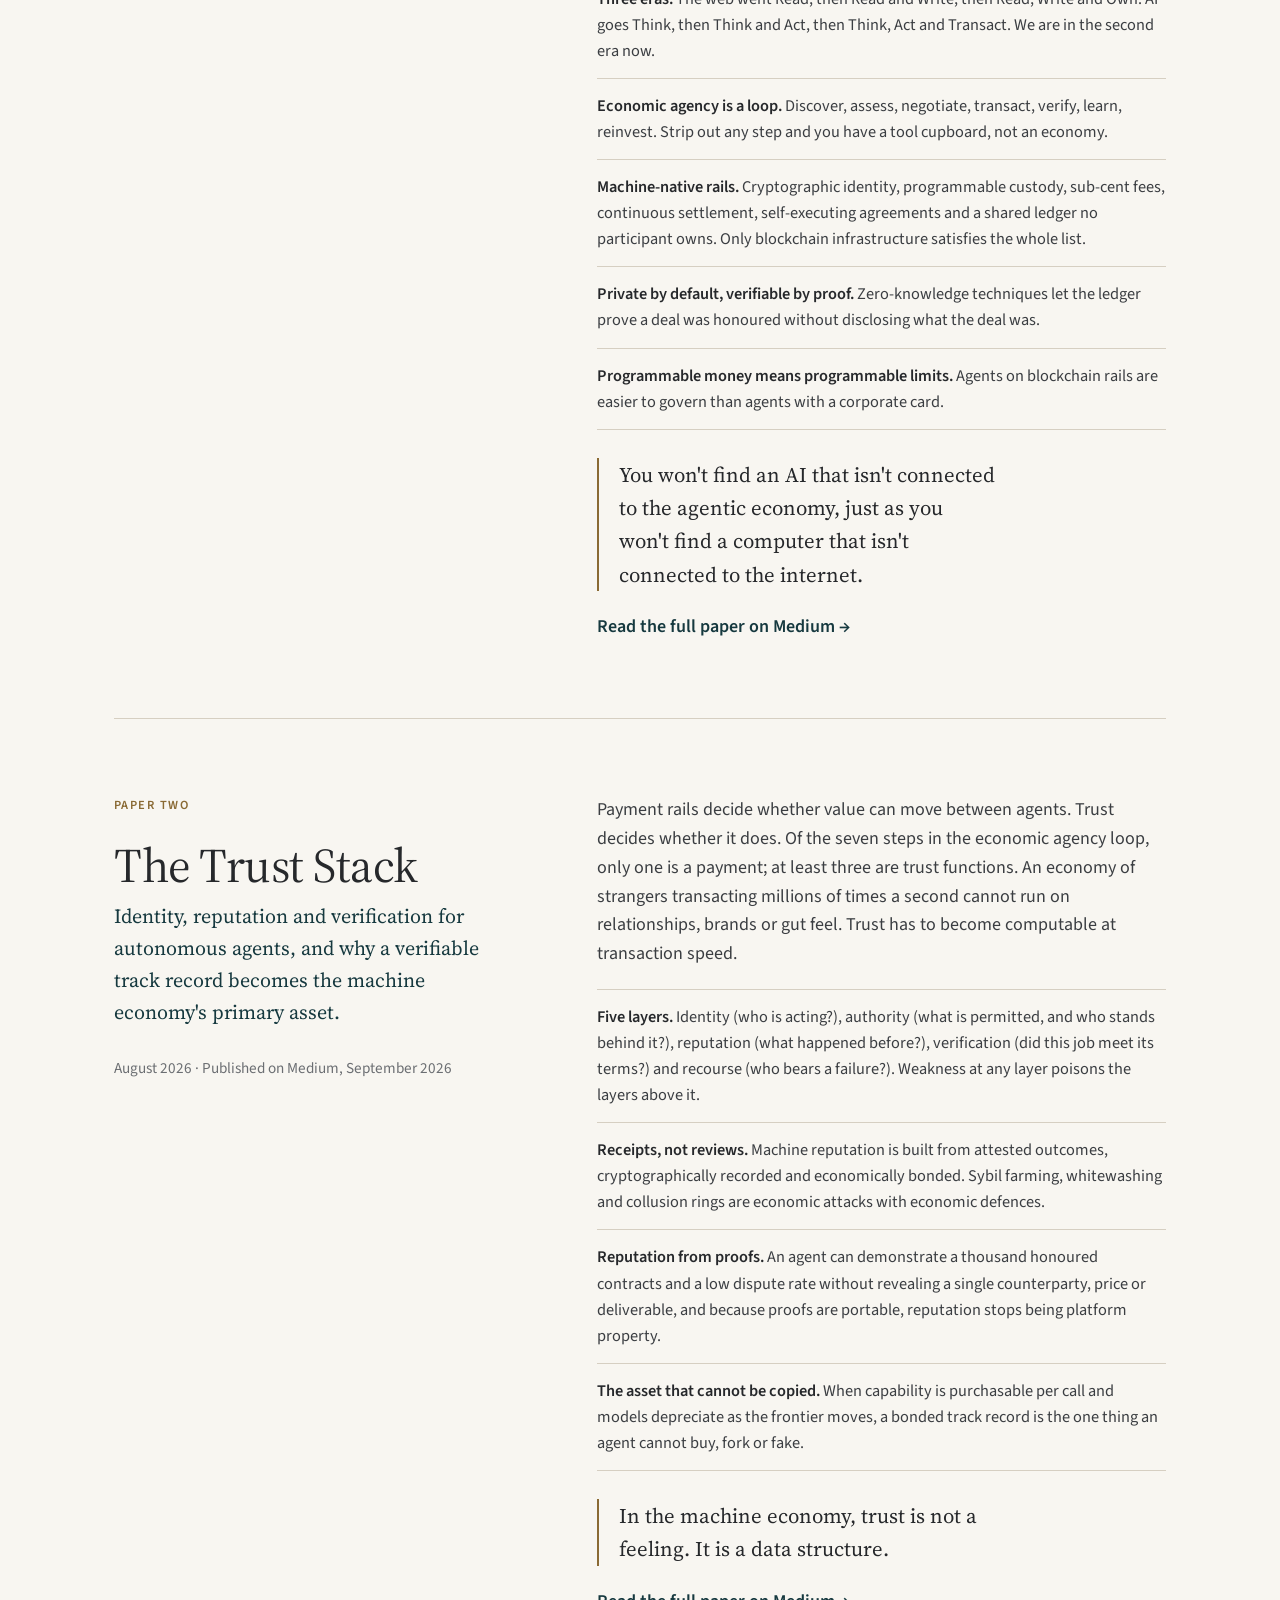
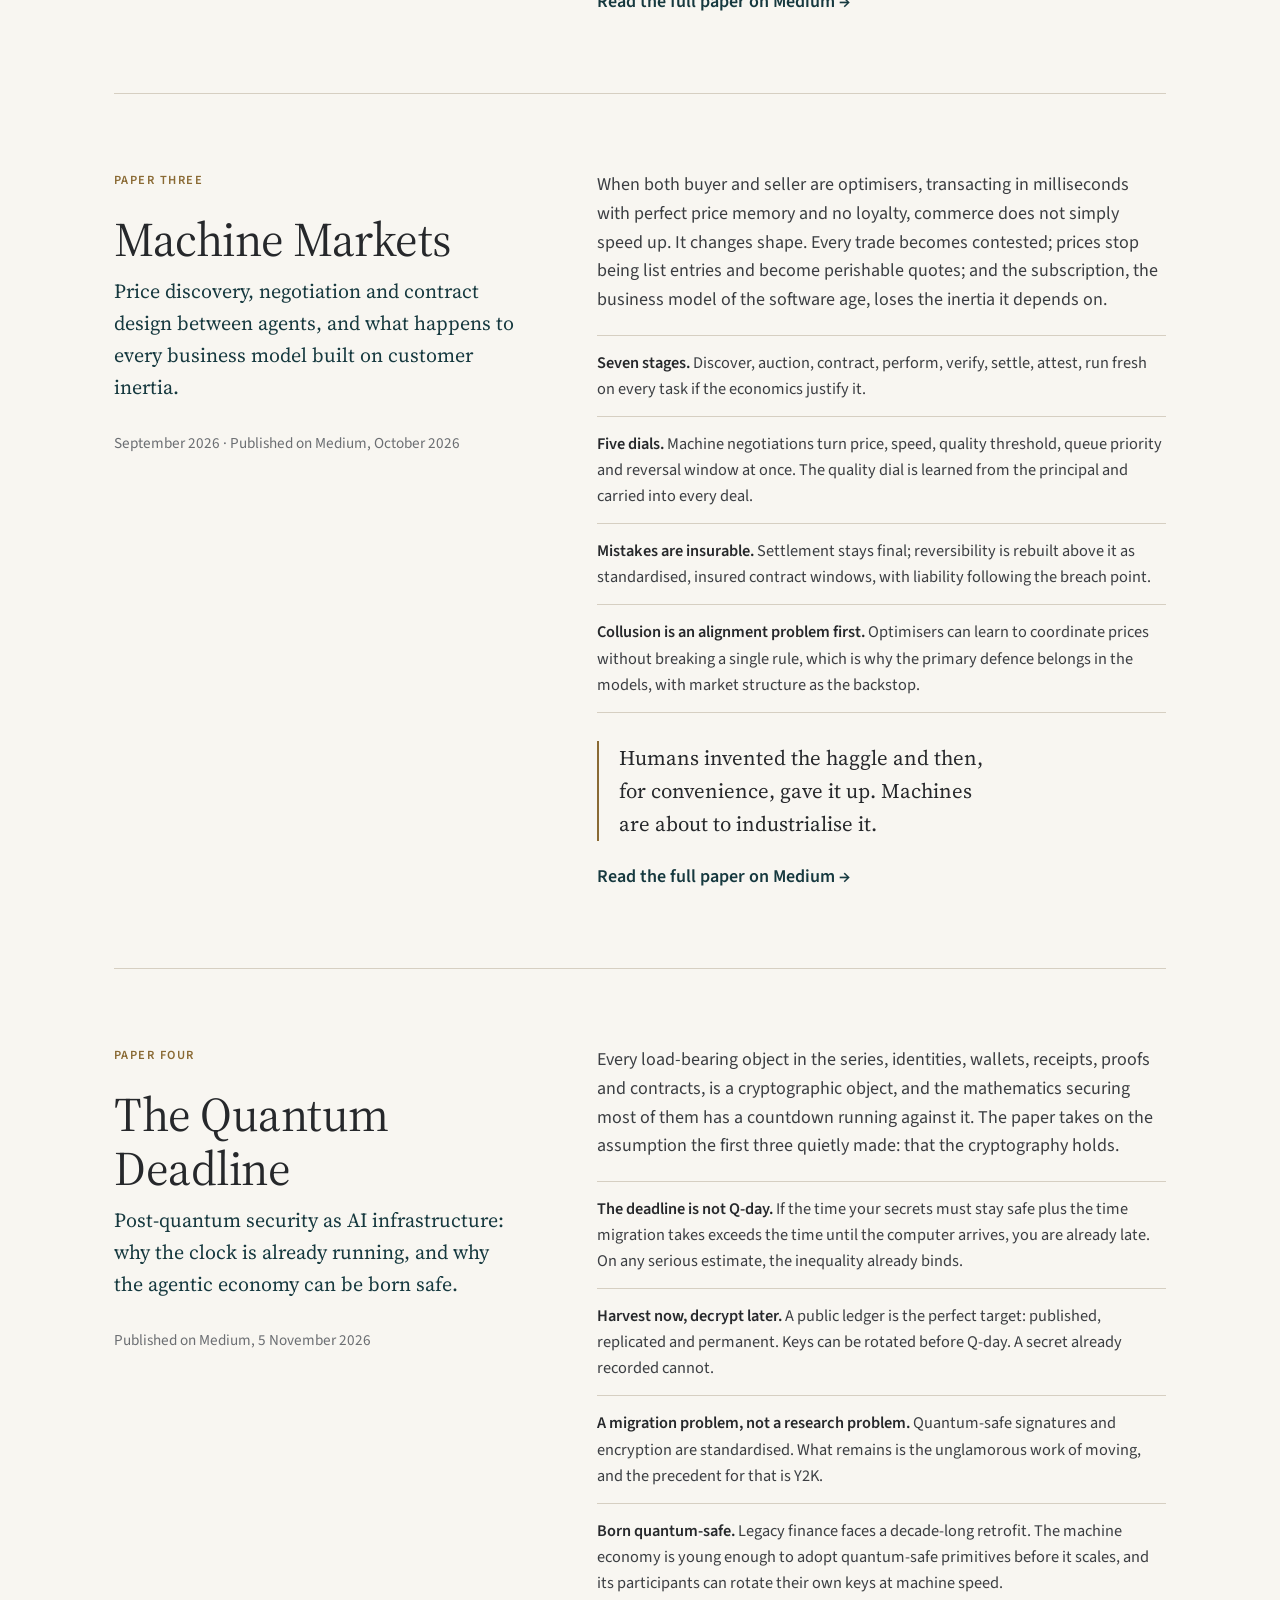
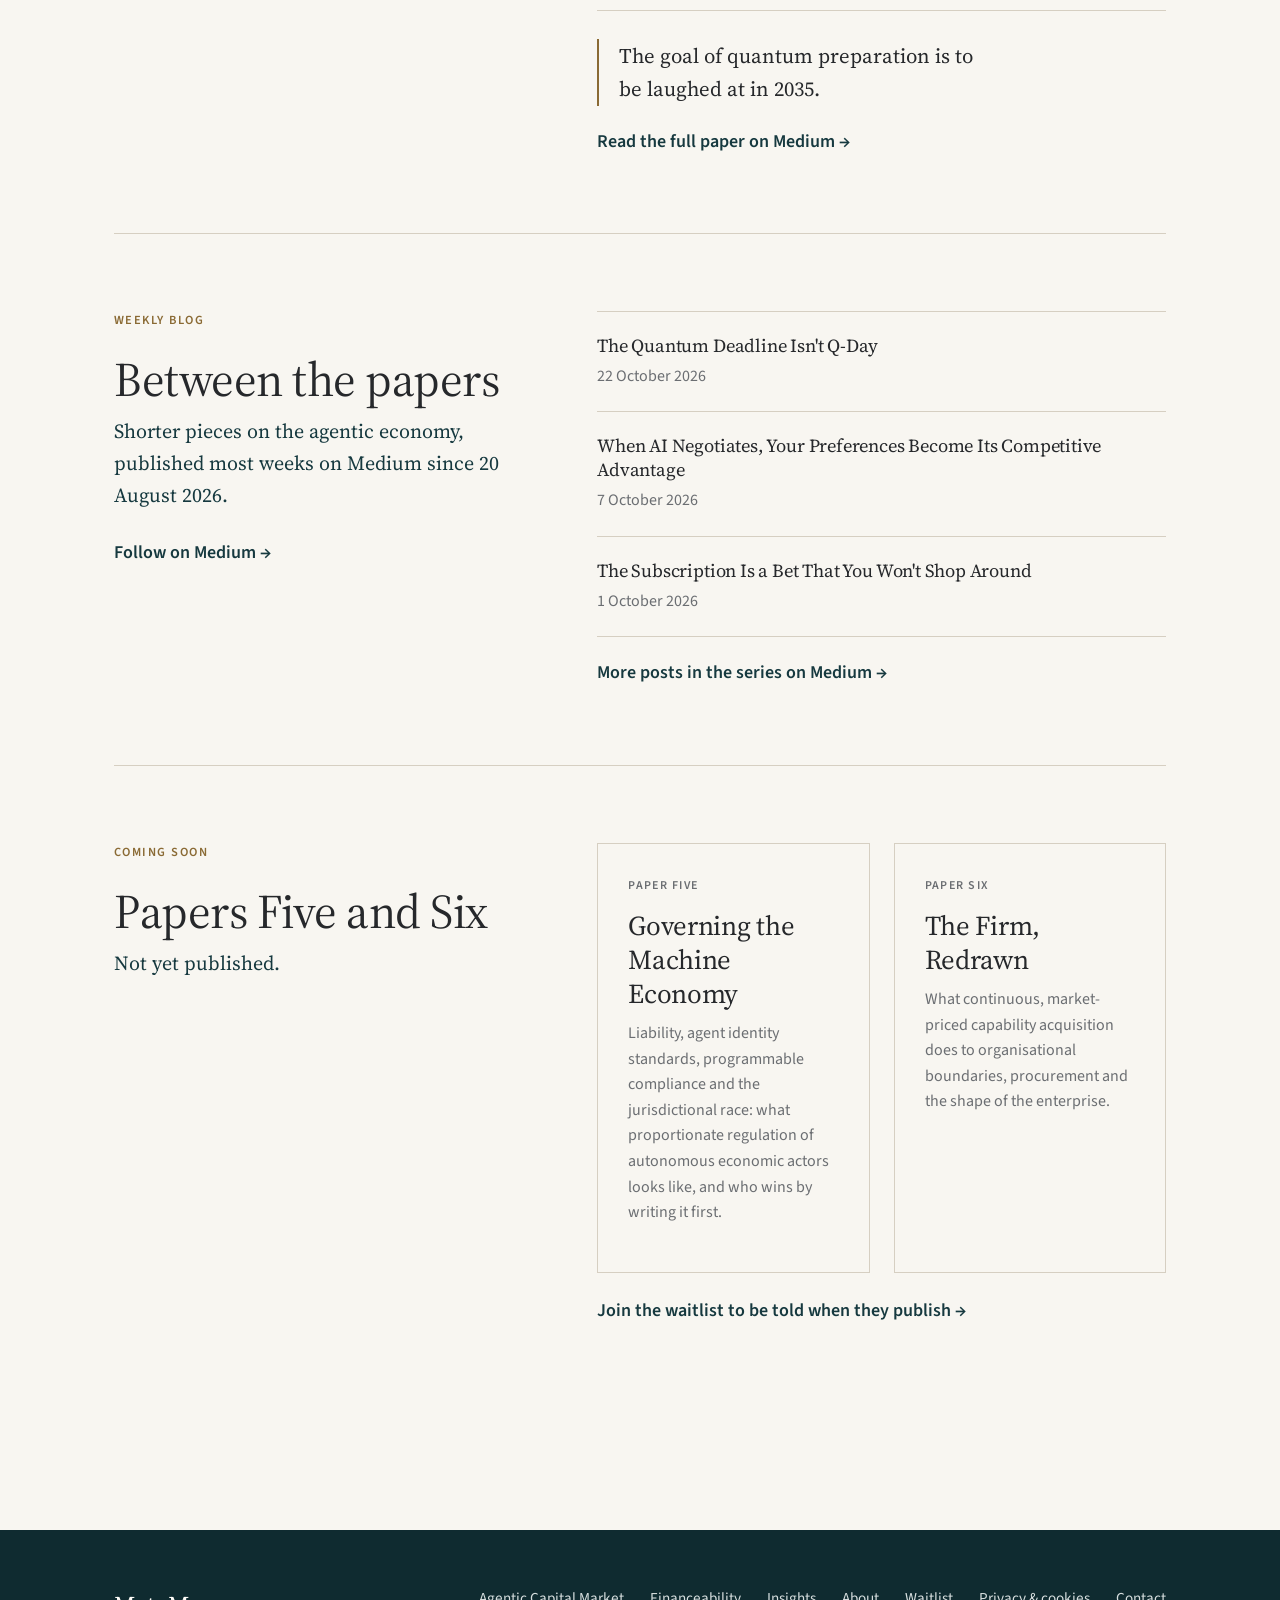
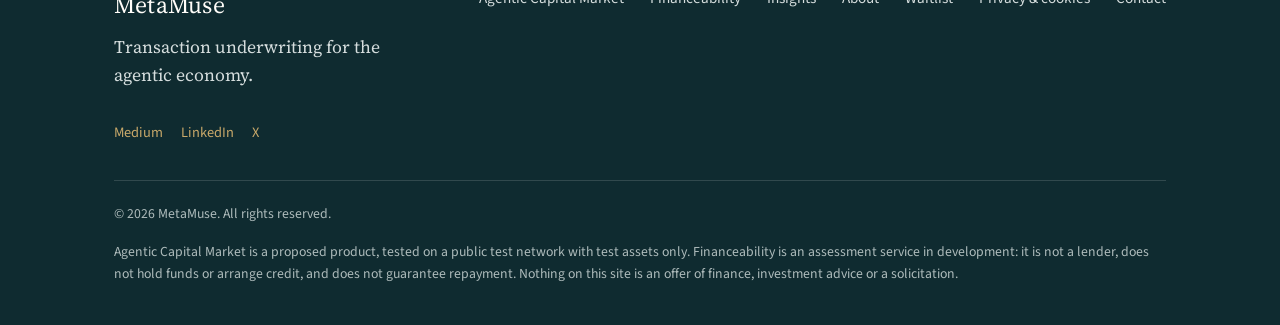
==== commit a80745b7: "Add Paper Four publication date (5 November 2026) Co-Authored-By: Claude Sonnet 5.5 <noreply@anthrop" ====
--- a/insights.html
+++ b/insights.html
@@ -132,7 +132,7 @@
             <p class="eyebrow">Paper Four</p>
             <h2>The Quantum Deadline</h2>
             <p class="subtitle">Post-quantum security as AI infrastructure: why the clock is already running, and why the agentic economy can be born safe.</p>
-            <p class="meta">Published on Medium</p>
+            <p class="meta">Published on Medium, 5 November 2026</p>
           </div>
           <div>
             <p>Every load-bearing object in the series, identities, wallets, receipts, proofs and contracts, is a cryptographic object, and the mathematics securing most of them has a countdown running against it. The paper takes on the assumption the first three quietly made: that the cryptography holds.</p>
